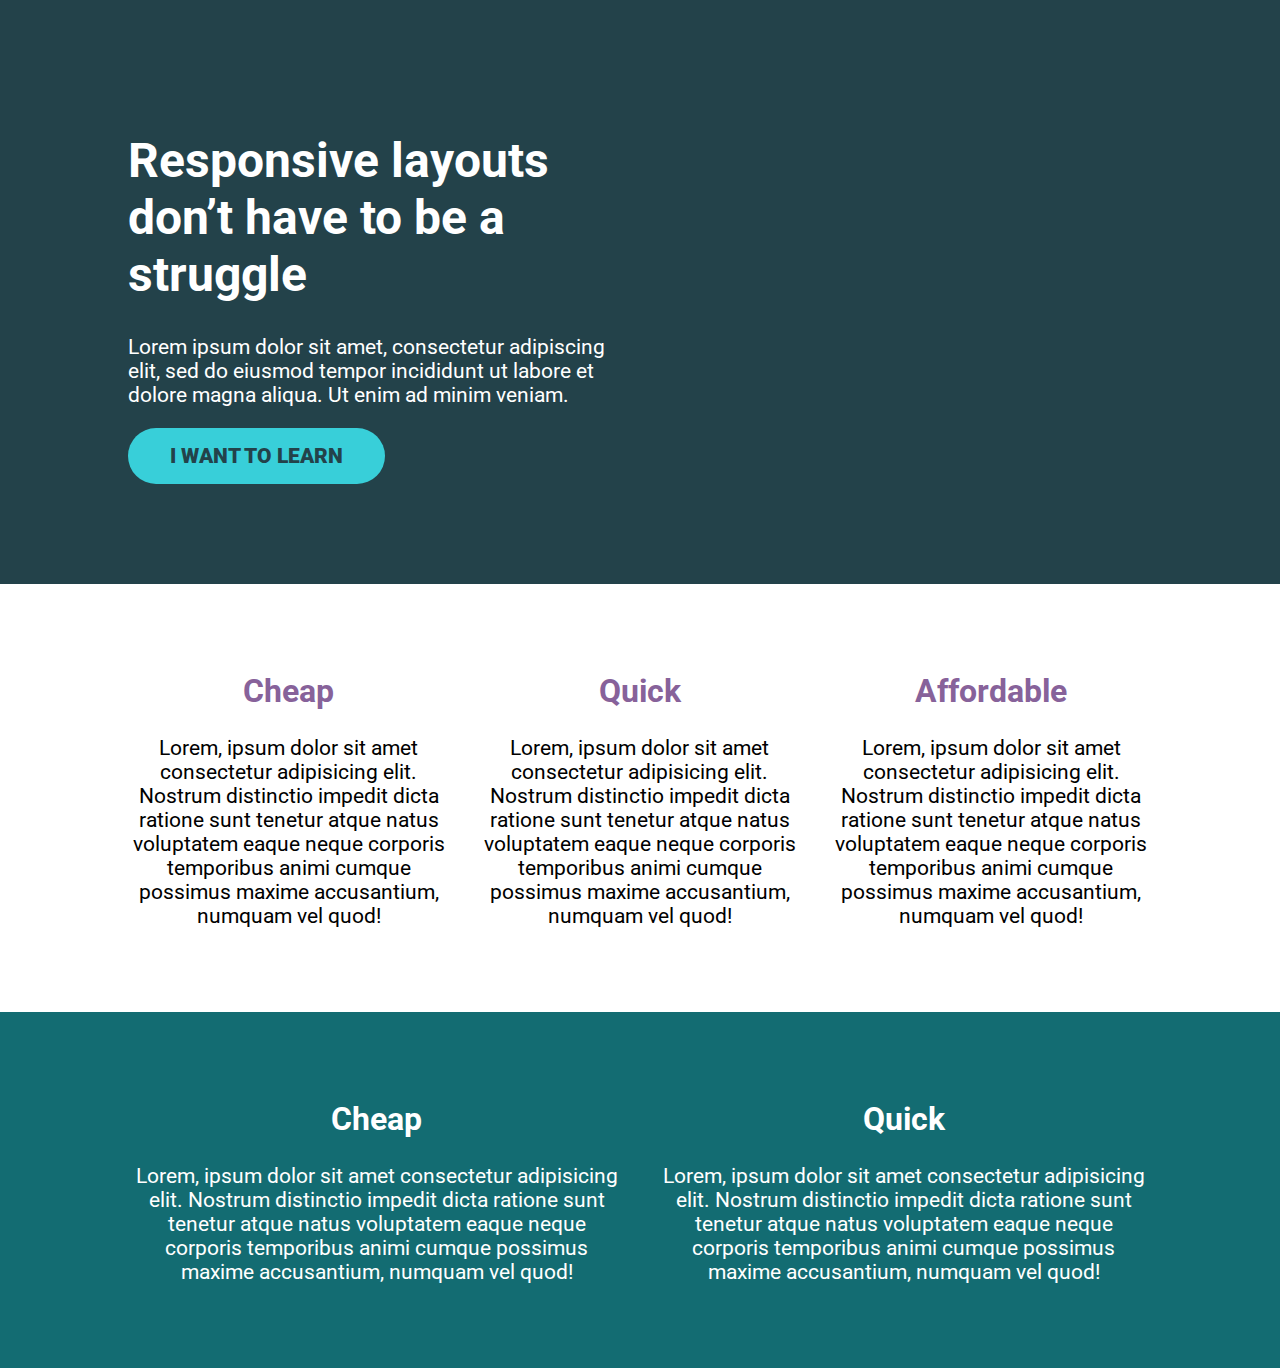
==== 09/index.html @ d0113148 "flexbox chal_1" ====
<!DOCTYPE html>
<html lang="en">
  <head>
    <meta charset="UTF-8" />
    <meta name="viewport" content="width=device-width, initial-scale=1.0" />
    <title>Document</title>

    <link rel="preconnect" href="https://fonts.googleapis.com" />
    <link rel="preconnect" href="https://fonts.gstatic.com" crossorigin />
    <link
      href="https://fonts.googleapis.com/css2?family=Roboto:wght@400;900&display=swap"
      rel="stylesheet"
    />
    <!-- css 이전에 폰트 가져오기 -->
    <link rel="stylesheet" href="./style.css" />
  </head>
  <body>
    <div class="hero">
      <div class="container">
        <div class="hero__text">
          <h1>Responsive layouts don’t have to be a struggle</h1>
          <p>
            Lorem ipsum dolor sit amet, consectetur adipiscing elit, sed do
            eiusmod tempor incididunt ut labore et dolore magna aliqua. Ut enim
            ad minim veniam.
          </p>
          <a href="#" class="btn">I want to learn</a>
        </div>
      </div>
    </div>
    <section class="three-col">
    <div class="container">
      <div class="row">
        <div class="col">
          <h2>Cheap</h2>
          <p>
            Lorem, ipsum dolor sit amet consectetur adipisicing elit. Nostrum
            distinctio impedit dicta ratione sunt tenetur atque natus voluptatem
            eaque neque corporis temporibus animi cumque possimus maxime
            accusantium, numquam vel quod!
          </p>
        </div>
        <div class="col">
          <h2>Quick</h2>
          <p>
            Lorem, ipsum dolor sit amet consectetur adipisicing elit. Nostrum
            distinctio impedit dicta ratione sunt tenetur atque natus voluptatem
            eaque neque corporis temporibus animi cumque possimus maxime
            accusantium, numquam vel quod!
          </p>
        </div>
        <div class="col">
          <h2>Affordable</h2>
          <p>
            Lorem, ipsum dolor sit amet consectetur adipisicing elit. Nostrum
            distinctio impedit dicta ratione sunt tenetur atque natus voluptatem
            eaque neque corporis temporibus animi cumque possimus maxime
            accusantium, numquam vel quod!
          </p>
        </div>
      </div>
    </div>
  </section>
  <section class="two-col">
    <div class="container">
      <div class="row">
    <div class="col">
      <h2>Cheap</h2>
      <p>
        Lorem, ipsum dolor sit amet consectetur adipisicing elit. Nostrum
        distinctio impedit dicta ratione sunt tenetur atque natus voluptatem
        eaque neque corporis temporibus animi cumque possimus maxime
        accusantium, numquam vel quod!
      </p>
    </div>
    <div class="col">
      <h2>Quick</h2>
      <p>
        Lorem, ipsum dolor sit amet consectetur adipisicing elit. Nostrum
        distinctio impedit dicta ratione sunt tenetur atque natus voluptatem
        eaque neque corporis temporibus animi cumque possimus maxime
        accusantium, numquam vel quod!
      </p>
    </div>
  </div>
  </div>
</section>
  </body>
</html>
---- 09/style.css ----
/* 
  1.box-sizing 설정해줬음
  2. body에 있는 기본 마진 0으로 처리
  3. hero 클래스 설정
  4. .container 설정
  5. .hero__txt 설정
  6. 구글 폰트 html에 넣기(css전에)
  7. 폰트를 body에 적용하기(사이트 전체에서 사용할 수 있도록
  8. body에 폰트사이즈 적용하기(rem)
  9. h1 폰트 적용(rem)
  10. .btn(a태그) 스타일링. 
  - display: inline-block;설정
  - padding은 em으로 설정. 해당 태그의 폰트 사이즈에 비례해서 커지고 작아지게 하기 위해.
  - 이 a태그와 위 <p>태그 사이에 여백이 있지만 .margin-top은 주지 않음. 분명히 미래에 뭔가 더 추가될 거기 떄문에
  - 따라서 <P>에 margin-bottom을 em으로 줌. hero__text처럼 클래스를 만들어 줘도 되지만 여기서는 그냥 p태그로 했음
  - em은 항상 해당 클래스의 폰트를 기준으로 크기를 산정하는데, 여기서는 해당 태그에 설정된 것이 없고 body에 설정된 font-size값을 기준으로 함.

  11. 버튼에 마우스를 올렸을 때의 효과를 줌
    - .btn:hober, .btn:focue {}

  12. .hero 아래에 h1과 p로 문단을 만든 후 그걸 col과 row div로 감싼다. 그리고 그걸 다시 .conatiner로 감싸서 너비와 위치를 감싸준다.
  13. .row를 스타일링 해준다. display: flex해주면 block 속성인.col div가 올라와서 한 줄이 된다. (flex-direction:row가 기본이기 때문이다)
  14. .col을 스타일링 해준다. 내용물이 적어도 쪼그라들지 않도록 width : 100%으로 설정한다.
  15. .row에 gap: 100px을 줘서 .col사이의 간격을 벌린다. 혹은 .col + .col도 사용 가능.
  16. 기존 col값들을 conatiner와 row로 감싸준다.
  17. 이제 위의 헤딩을 바꾸고 싶다면 section 태그를 만들어서 .container를 감싸준다.
    - 칼럼 3개인 곳은 three-col이고 2개인 곳은 two-col이다.
    - 패딩을 넣어 간격을 벌리고 중앙정렬한 뒤 텍스트 색을 바꿔줬다.
*/

*,
*::before,
*::after {
  box-sizing: border-box;
}

body {
  margin: 0;
  font-family: "Roboto", sans-serif;
  /* font-size: 21px; rem으로 써주는 데 익숙해지자 */
  font-size: 1.3125rem;
}

h1 {
  font-size: 3rem;
}

.container {
  /* border: 2px solid yellow; */
  width: 80%;
  /* max-width값을 주지 않으면 div가 계속 커져서 마치 가운데 정렬하지 않은 것처럼 보이게 된다.
  텍스트는 그대로이고 왼쪽 정렬인데 박스는 계속 커지니까 그렇게 느껴지는 것이다 */
  max-width: 1100px;
  margin: 0 auto;
}

.row {
  display: flex; /* 이렇게 해주면 이 아이템이 flex container가 된다. 이 효과는 자식까지만 적용된다. 손자부터는 적용되지 않는다*/
  flex-direction: row;
   /* gap: 100px; 이렇게 말고 .col + .col {margin-left:100px;}을 쓸 수도 있다. */
}

.col {
  /* 부모인 .row가 flex container이므로 이게 flex items가 된다. 기본적으로는 최대한 줄어드려는 성질을 가진다. 
  가지고 있는 <p>가 길기 때문에, 즉 3개의 총 길이가 화면80%보다 길기 때문에 100퍼센트가 되려고 한다.
  그런데 만약 p의 내용이 짧아진다면, 하나만 쪼그라 들 것이다. 그게 싫다면 .col의 width를 기본적으로 100%로 설정하면 된다.
  */
  /* background: limegreen; */
  /* margin: 10px; */
  /* 모든 col이 100퍼센트가 되려고 함 */
  width: 100%;
}

.col + .col {margin-left:30px;}


.hero {
  /* padding: 100px; 이렇게 줘버리면 작은 화면에서의 크게 느껴진다.
  따라서 패딩을 아래처럼 준다. 그러면 양 옆으로 딱 붙어버려서 이상하지만, .container 또는 wrapper 클래스로
  .hero 내부의 태그들을 감싼 뒤 해당 클래스에 스타일링(width, margin, max-width)을 해주면 된다.. */
  padding: 100px 0;
  background-color: #23424a;
  color: #fff;
}

/* 부모, 즉 .container 너비의 50퍼센트 너비만큼만 사용함. body의 너비를 기준으로 할 때  body * 80% * 50%   
    그런데 이런 식으로 하게 되면 나중에 내용이 추가되었을 때 힘들어질 수 있다. (옆에 그림의 들어온다든지)
    따라서 hero__text라는 클래스로 h1과 p를 감싸주자. 이름에 __을 붙인 것은 BEM의 명명법을 따른 것으로서,
    이 컴포넌트가 hero 컴포넌트의 서브 컴포넌트라는 의미이다.
  */
/* .hero p {
 
  width: 50%;
} */

.hero__text {
  width: 50%;
  /* border: 1px solid pink; */
}

.hero p {
  margin-bottom: 3em 0;
}

.three-col {
  text-align: center;
  padding: 3em 0;
}
.three-col h2{
  /* background-color: green; */
  color: #87629a;
}


.two-col {
  text-align: center;
  padding: 3em 0;
  background-color: #136c72;
  color: white;
}

.btn {
  display: inline-block;
  background-color: #38cfd9;
  padding: 0.75em 2em;
  border-radius: 100px;

  text-decoration: none;
  text-transform: uppercase;
  color: #23424a;
  font-weight: 900;
}

.btn:hover,
.btn:focus {
  opacity: 0.75;
}

/* 

CSS에서 display: inline-block; 속성을 사용하는 이유에 대해 설명.
 display: inline-block; 속성은 요소를 인라인(inline) 레벨에서 블록(block) 레벨의 속성을 갖도록 한다.
  즉, 이 속성을 사용하면 요소는 텍스트와 같은 인라인 요소처럼 다른 요소와 같은 줄에 배치되면서도, 블록 요소처럼 너비와 높이를 지정할 수 있다.

이를 통해 다음과 같은 이점:

배치 유연성: 
요소를 한 줄에 나란히 배치하면서 각 요소의 크기를 조절할 수 있다. 이는 버튼, 메뉴 항목, 아이콘 등을 일렬로 배치할 때 유용하다.

크기 조절: 
블록 요소와 달리 display: inline-block; 속성을 가진 요소는 다른 인라인 요소들과 같은 라인에 있을 수 있으면서도,
width와 height를 사용하여 요소의 크기를 조정할 수 있다.

상하 여백 조절:
margin과 padding을 통해 요소의 상하 여백을 조절할 수 있습니다. 이는 인라인 요소에서는 불가능한 조절이다.

예를 들어, 주어진 CSS 코드에서 .btn 클래스를 사용한 요소는 <a>태그로,
기본적으로 <a> 태그는 display: inline;으로 설정되어 있어서 다른 인라인 요소들과 같은 줄에 표시되지만, 
블록 레벨의 스타일 속성(예: 너비, 높이, 패딩)을 적용할 수 "없"다. 

display: inline-block; 속성 덕분에 텍스트와 같은 줄에 배치되면서도 배경색, 패딩, 테두리 반경 등 블록 요소의 특성을 적용할 수 있다.
또한, :hover와 :focus 상태에서의 효과를 통해 사용자 인터랙션을 시각적으로 표현할 수 있다.

*/
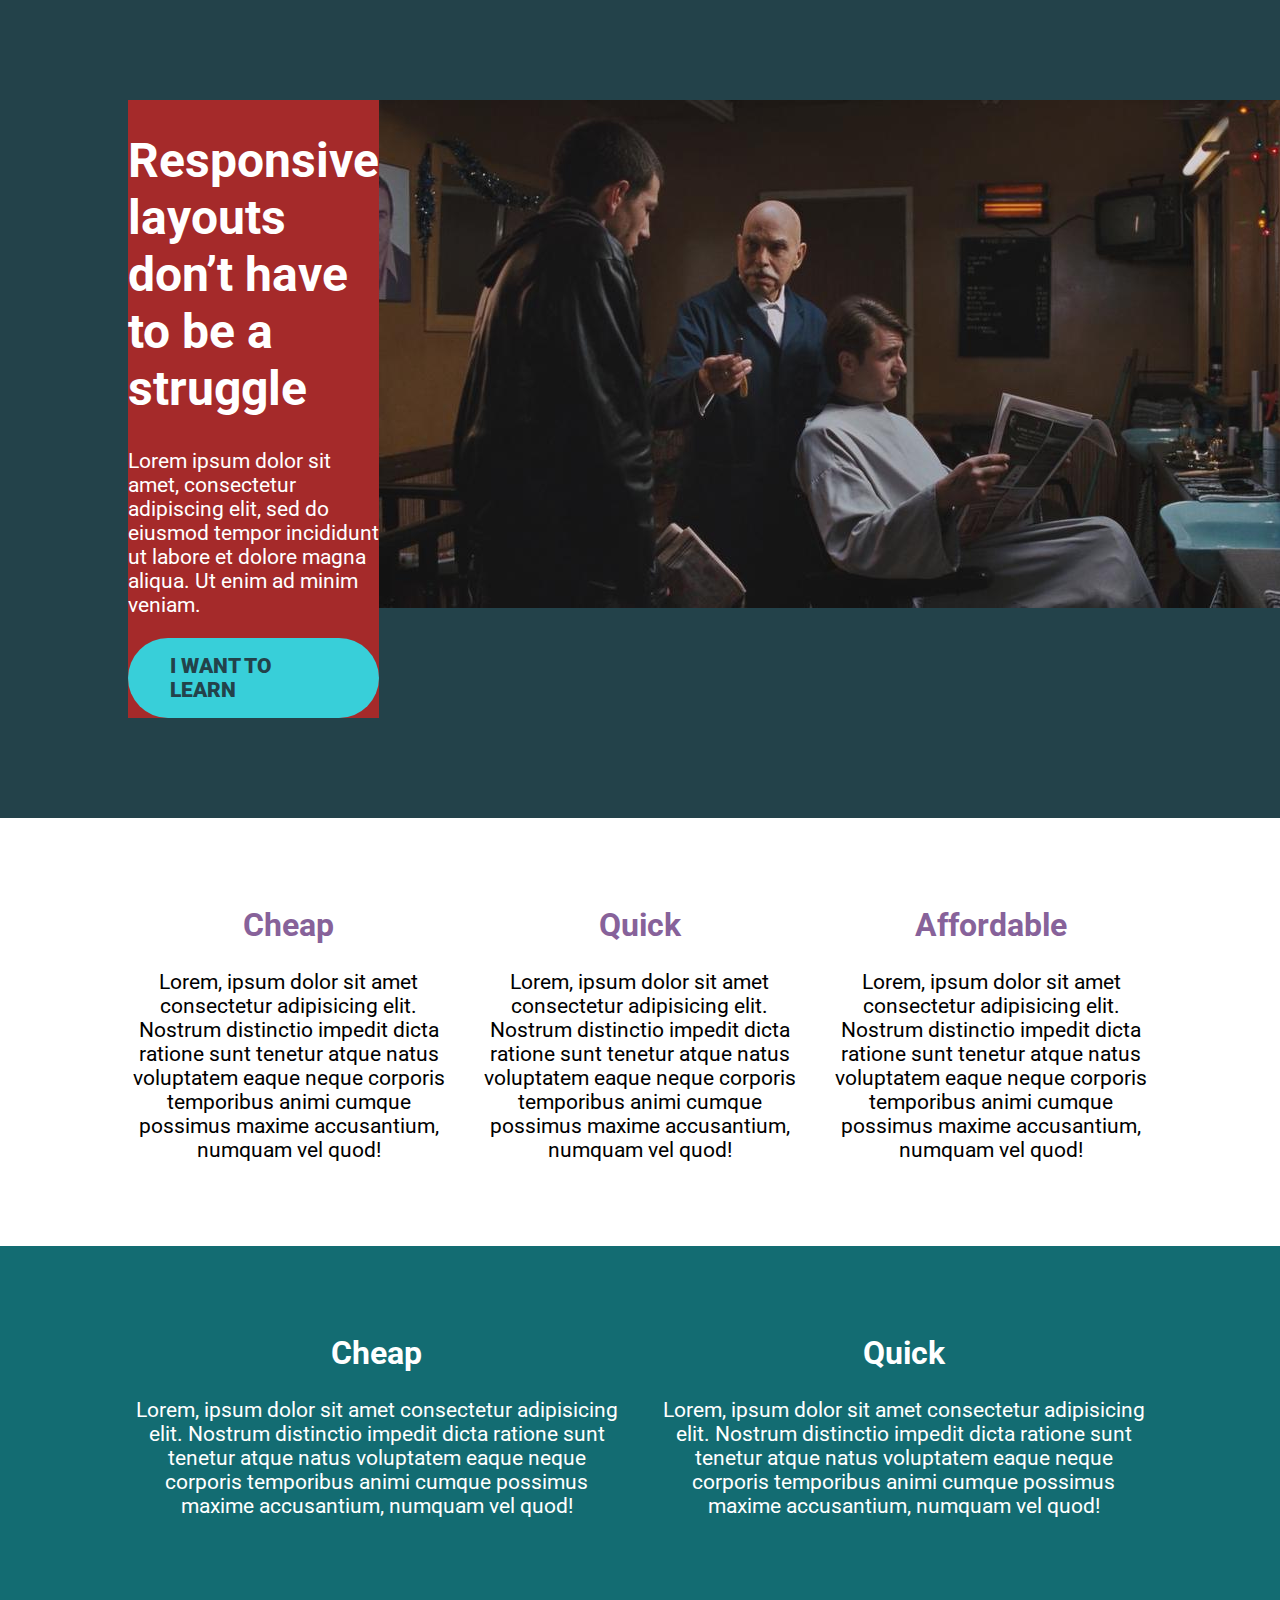
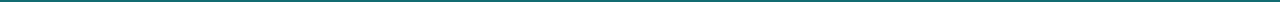
==== commit 1efaa116: "유틸리티 클래스 사용 + 이미지 삽입 후 높이 맞추기" ====
--- a/09/index.html
+++ b/09/index.html
@@ -16,7 +16,7 @@
   </head>
   <body>
     <div class="hero">
-      <div class="container">
+      <div class="container row">
         <div class="hero__text">
           <h1>Responsive layouts don’t have to be a struggle</h1>
           <p>
@@ -26,11 +26,13 @@
           </p>
           <a href="#" class="btn">I want to learn</a>
         </div>
+        <!-- <div style="border: 1px solid white"> -->
+        <img class="hero__img" src="../img/eastern-promise.jpg" alt="이스턴" />
+        <!-- </div> -->
       </div>
     </div>
     <section class="three-col">
-    <div class="container">
-      <div class="row">
+      <div class="container row">
         <div class="col">
           <h2>Cheap</h2>
           <p>
@@ -59,31 +61,30 @@
           </p>
         </div>
       </div>
-    </div>
-  </section>
-  <section class="two-col">
-    <div class="container">
-      <div class="row">
-    <div class="col">
-      <h2>Cheap</h2>
-      <p>
-        Lorem, ipsum dolor sit amet consectetur adipisicing elit. Nostrum
-        distinctio impedit dicta ratione sunt tenetur atque natus voluptatem
-        eaque neque corporis temporibus animi cumque possimus maxime
-        accusantium, numquam vel quod!
-      </p>
-    </div>
-    <div class="col">
-      <h2>Quick</h2>
-      <p>
-        Lorem, ipsum dolor sit amet consectetur adipisicing elit. Nostrum
-        distinctio impedit dicta ratione sunt tenetur atque natus voluptatem
-        eaque neque corporis temporibus animi cumque possimus maxime
-        accusantium, numquam vel quod!
-      </p>
-    </div>
-  </div>
-  </div>
-</section>
+    </section>
+    <section class="two-col">
+      <div class="container row">
+        <!-- <div class="row"> -->
+        <div class="col">
+          <h2>Cheap</h2>
+          <p>
+            Lorem, ipsum dolor sit amet consectetur adipisicing elit. Nostrum
+            distinctio impedit dicta ratione sunt tenetur atque natus voluptatem
+            eaque neque corporis temporibus animi cumque possimus maxime
+            accusantium, numquam vel quod!
+          </p>
+        </div>
+        <div class="col">
+          <h2>Quick</h2>
+          <p>
+            Lorem, ipsum dolor sit amet consectetur adipisicing elit. Nostrum
+            distinctio impedit dicta ratione sunt tenetur atque natus voluptatem
+            eaque neque corporis temporibus animi cumque possimus maxime
+            accusantium, numquam vel quod!
+          </p>
+        </div>
+        <!-- </div> -->
+      </div>
+    </section>
   </body>
 </html>
--- a/09/style.css
+++ b/09/style.css
@@ -26,7 +26,15 @@
   17. 이제 위의 헤딩을 바꾸고 싶다면 section 태그를 만들어서 .container를 감싸준다.
     - 칼럼 3개인 곳은 three-col이고 2개인 곳은 two-col이다.
     - 패딩을 넣어 간격을 벌리고 중앙정렬한 뒤 텍스트 색을 바꿔줬다.
-*/
+
+  18. <div class="container"><div class="row"></div></div> ==> <div class="container row"> 유틸리티 클래스처럼 변경 
+      여기서 row를 d-flex로 명하기도 한다. display:flex의 약자이다.
+
+  19. 이미지를 추가하는 데는 세 가지 방법이 있다.
+    - 간단히 <img> 태그를 직접 사용하는 것이다. 이 경우 .row에 align-items:flex-start를 줘서 이미지가 옆의 텍스트의 높이와 맞춰지지 않게 한다.
+    - 두 번쨰는 img 태그를 div로 감싸는 것이다. 이 경우 img를 감싸고 있는 div는 글씨의 높이를 기준으로 늘어나지만 그 내부의 이미지는 늘어나있지 않는다.
+    - 세 번째는 해당 이미지에 클래스명을 부여해서 alitn-self: flex-start로 설정하는 것이다. self임에 주의하자. 이는 html를 깔끔하게 유지할 수 있게 한다.
+  */
 
 *,
 *::before,
@@ -54,9 +62,11 @@
   margin: 0 auto;
 }
 
-.row {
+.row{
   display: flex; /* 이렇게 해주면 이 아이템이 flex container가 된다. 이 효과는 자식까지만 적용된다. 손자부터는 적용되지 않는다*/
-  flex-direction: row;
+  /* flex-direction: row; */
+  /* align-items: flex-start; */
+  /* 얼라인 아이템을 스타트로 주지 않으면 이미지가 옆의 텍스트와 똑같은 높이가 돼 버린다. 하기 싫으면 div로 이미지를 감싸라*/
    /* gap: 100px; 이렇게 말고 .col + .col {margin-left:100px;}을 쓸 수도 있다. */
 }
 
@@ -94,8 +104,13 @@
 } */
 
 .hero__text {
-  width: 50%;
+  width: 60%;
+  background-color: brown;
   /* border: 1px solid pink; */
+}
+
+.hero__img {
+  align-self: flex-start;
 }
 
 .hero p {
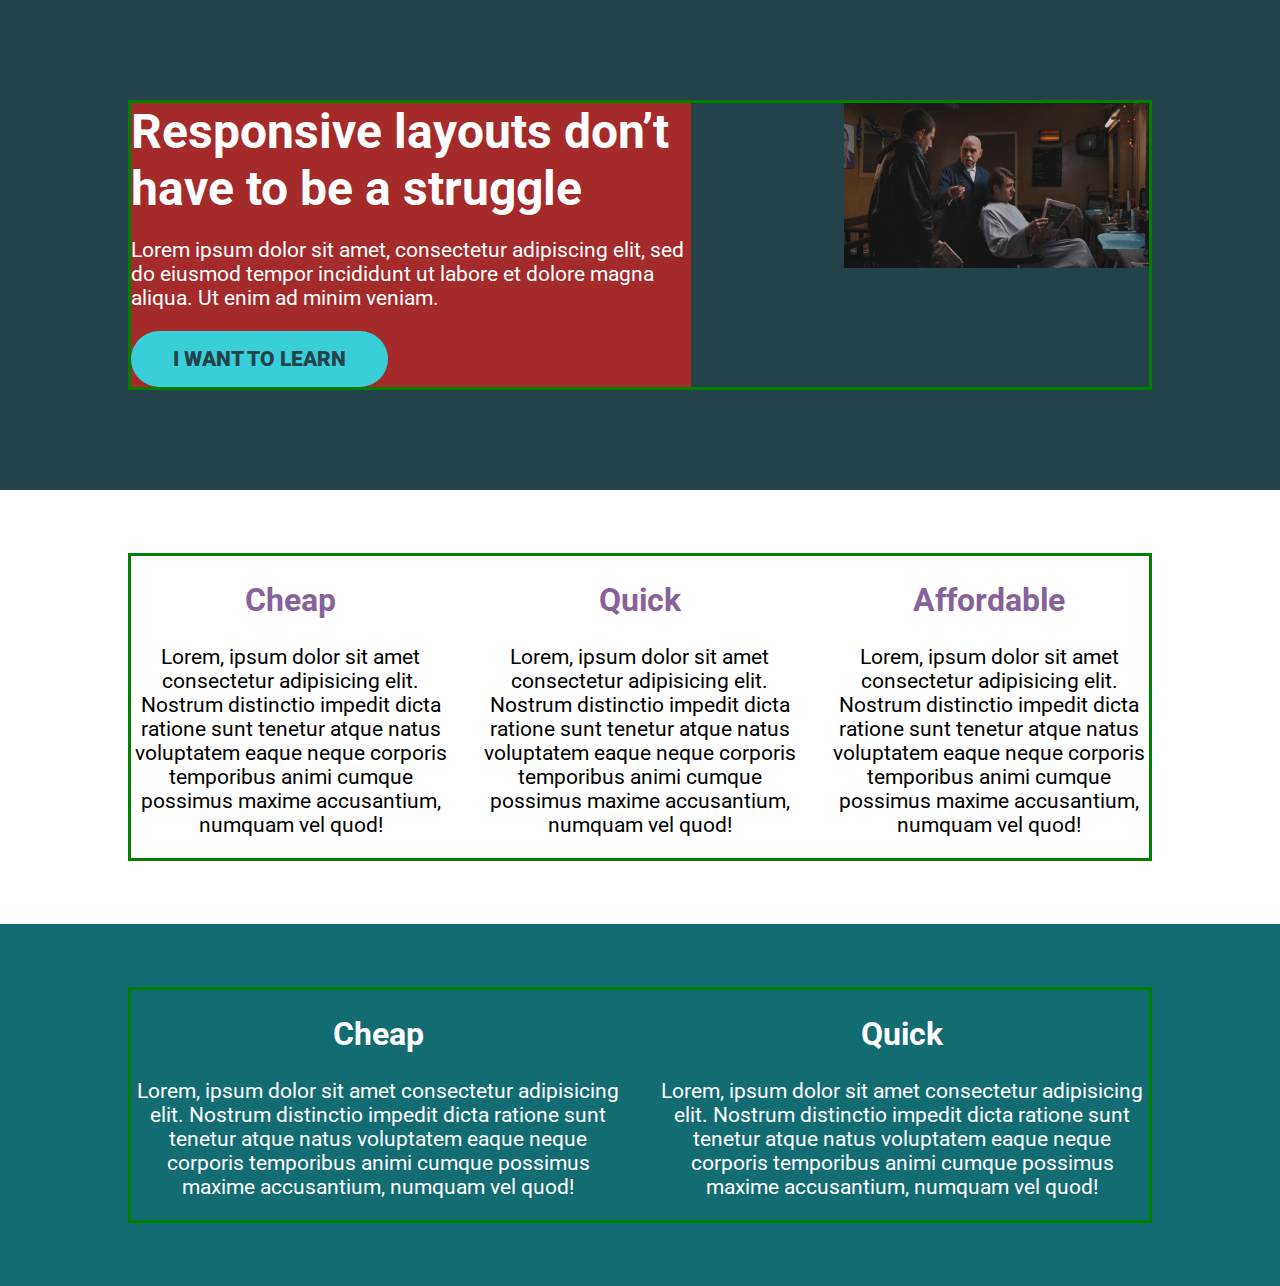
==== commit fdff993d: "flex 기본과 이미지를 반응형으로 유지하는 방법: flex-challenge2 로 인한 html파일 변경 전" ====
--- a/09/index.html
+++ b/09/index.html
@@ -27,64 +27,68 @@
           <a href="#" class="btn">I want to learn</a>
         </div>
         <!-- <div style="border: 1px solid white"> -->
-        <img class="hero__img" src="../img/eastern-promise.jpg" alt="이스턴" />
+        <div class="hero__img">
+          <img src="../img/eastern-promise.jpg" alt="이스턴" />
+        </div>
         <!-- </div> -->
       </div>
     </div>
-    <section class="three-col">
-      <div class="container row">
-        <div class="col">
-          <h2>Cheap</h2>
-          <p>
-            Lorem, ipsum dolor sit amet consectetur adipisicing elit. Nostrum
-            distinctio impedit dicta ratione sunt tenetur atque natus voluptatem
-            eaque neque corporis temporibus animi cumque possimus maxime
-            accusantium, numquam vel quod!
-          </p>
+    <div>
+      <section class="three-col">
+        <div class="container row">
+          <div class="col">
+            <h2>Cheap</h2>
+            <p>
+              Lorem, ipsum dolor sit amet consectetur adipisicing elit. Nostrum
+              distinctio impedit dicta ratione sunt tenetur atque natus
+              voluptatem eaque neque corporis temporibus animi cumque possimus
+              maxime accusantium, numquam vel quod!
+            </p>
+          </div>
+          <div class="col">
+            <h2>Quick</h2>
+            <p>
+              Lorem, ipsum dolor sit amet consectetur adipisicing elit. Nostrum
+              distinctio impedit dicta ratione sunt tenetur atque natus
+              voluptatem eaque neque corporis temporibus animi cumque possimus
+              maxime accusantium, numquam vel quod!
+            </p>
+          </div>
+          <div class="col">
+            <h2>Affordable</h2>
+            <p>
+              Lorem, ipsum dolor sit amet consectetur adipisicing elit. Nostrum
+              distinctio impedit dicta ratione sunt tenetur atque natus
+              voluptatem eaque neque corporis temporibus animi cumque possimus
+              maxime accusantium, numquam vel quod!
+            </p>
+          </div>
         </div>
-        <div class="col">
-          <h2>Quick</h2>
-          <p>
-            Lorem, ipsum dolor sit amet consectetur adipisicing elit. Nostrum
-            distinctio impedit dicta ratione sunt tenetur atque natus voluptatem
-            eaque neque corporis temporibus animi cumque possimus maxime
-            accusantium, numquam vel quod!
-          </p>
+      </section>
+      <section class="two-col">
+        <div class="container row">
+          <!-- <div class="row"> -->
+          <div class="col">
+            <h2>Cheap</h2>
+            <p>
+              Lorem, ipsum dolor sit amet consectetur adipisicing elit. Nostrum
+              distinctio impedit dicta ratione sunt tenetur atque natus
+              voluptatem eaque neque corporis temporibus animi cumque possimus
+              maxime accusantium, numquam vel quod!
+            </p>
+          </div>
+          <div class="col">
+            <h2>Quick</h2>
+            <p>
+              Lorem, ipsum dolor sit amet consectetur adipisicing elit. Nostrum
+              distinctio impedit dicta ratione sunt tenetur atque natus
+              voluptatem eaque neque corporis temporibus animi cumque possimus
+              maxime accusantium, numquam vel quod!
+            </p>
+          </div>
+          <!-- </div> -->
         </div>
-        <div class="col">
-          <h2>Affordable</h2>
-          <p>
-            Lorem, ipsum dolor sit amet consectetur adipisicing elit. Nostrum
-            distinctio impedit dicta ratione sunt tenetur atque natus voluptatem
-            eaque neque corporis temporibus animi cumque possimus maxime
-            accusantium, numquam vel quod!
-          </p>
-        </div>
-      </div>
-    </section>
-    <section class="two-col">
-      <div class="container row">
-        <!-- <div class="row"> -->
-        <div class="col">
-          <h2>Cheap</h2>
-          <p>
-            Lorem, ipsum dolor sit amet consectetur adipisicing elit. Nostrum
-            distinctio impedit dicta ratione sunt tenetur atque natus voluptatem
-            eaque neque corporis temporibus animi cumque possimus maxime
-            accusantium, numquam vel quod!
-          </p>
-        </div>
-        <div class="col">
-          <h2>Quick</h2>
-          <p>
-            Lorem, ipsum dolor sit amet consectetur adipisicing elit. Nostrum
-            distinctio impedit dicta ratione sunt tenetur atque natus voluptatem
-            eaque neque corporis temporibus animi cumque possimus maxime
-            accusantium, numquam vel quod!
-          </p>
-        </div>
-        <!-- </div> -->
-      </div>
-    </section>
+      </section>
+    </div>
   </body>
 </html>
--- a/09/style.css
+++ b/09/style.css
@@ -34,7 +34,21 @@
     - 간단히 <img> 태그를 직접 사용하는 것이다. 이 경우 .row에 align-items:flex-start를 줘서 이미지가 옆의 텍스트의 높이와 맞춰지지 않게 한다.
     - 두 번쨰는 img 태그를 div로 감싸는 것이다. 이 경우 img를 감싸고 있는 div는 글씨의 높이를 기준으로 늘어나지만 그 내부의 이미지는 늘어나있지 않는다.
     - 세 번째는 해당 이미지에 클래스명을 부여해서 alitn-self: flex-start로 설정하는 것이다. self임에 주의하자. 이는 html를 깔끔하게 유지할 수 있게 한다.
-  */
+  
+  20. 플렉스 박스와 칼럼너비(column width and flexbox)
+      hero__text에 width: 60%, margin-right: 10%, hero__img에 width:30%을 줘서 100을 딱 맞추고 이미지를 오른쪽 끝으로 밀어낸다.
+      그런데 이렇게 퍼센트로 간격을 수동 설정하는 것보다는, row에 justif-contents: space-between을 줘서 끝으로 붙이는 게 좋다.
+      그리고 이미지와 높이를 맞추기 위해 h1에 세로 마진을 0으로 설정하고 가로 마진을 auto로 설정
+
+  21. 이미지를 반응형으로 설정하기(Ensuring the image is responsive)
+      <img class="hero__img" src...>를 <div class="hero__img">로 감싼다. 그리고 img의 클래스 명을 지운다. 만약 이렇게 되면 img 태그는 더이상 flex의 영향을 받지 않게 된다.
+      div로 한 번 감싸졌기 때문이다. 플렉스를 따르지 않기 떄문에 플렉스로 감싸진 틀을 빠져나올 수 도 있다. 화면이 줄어든다고 이미지가 함께 줄어들지도 않는다.
+       따라서 img 태그를 사용하는 곳에서는 { max-width: 100% }를 사용하는 것이 좋다. 감싸진 상자 내부에서 100%를 유지하기 때문에, 플렉스 아이템은 아니더라도,
+       자신을 감싸고 있는 div가 플렉스 아이템이기 떄문에 사이즈가 함께 줄어든다.
+
+
+  
+    */
 
 *,
 *::before,
@@ -49,8 +63,13 @@
   font-size: 1.3125rem;
 }
 
+img {
+  max-width: 100%;
+}
+
 h1 {
   font-size: 3rem;
+  margin: 0 auto;
 }
 
 .container {
@@ -68,6 +87,7 @@
   /* align-items: flex-start; */
   /* 얼라인 아이템을 스타트로 주지 않으면 이미지가 옆의 텍스트와 똑같은 높이가 돼 버린다. 하기 싫으면 div로 이미지를 감싸라*/
    /* gap: 100px; 이렇게 말고 .col + .col {margin-left:100px;}을 쓸 수도 있다. */
+   justify-content: space-between;
 }
 
 .col {
@@ -83,6 +103,10 @@
 
 .col + .col {margin-left:30px;}
 
+.container {
+  border: 3px solid green;
+}
+
 
 .hero {
   /* padding: 100px; 이렇게 줘버리면 작은 화면에서의 크게 느껴진다.
@@ -104,12 +128,14 @@
 } */
 
 .hero__text {
-  width: 60%;
+  width: 55%;
   background-color: brown;
-  /* border: 1px solid pink; */
+  /* margin-right: 10%; */
+  /* 텍스트 옆에 퍼센트 마진을 줘서 이미지를 끝으로 밀어냄. 이 방법보다는 justify-contents를 사용하는 게 좋음*/
 }
 
 .hero__img {
+  width: 30%;
   align-self: flex-start;
 }
 
